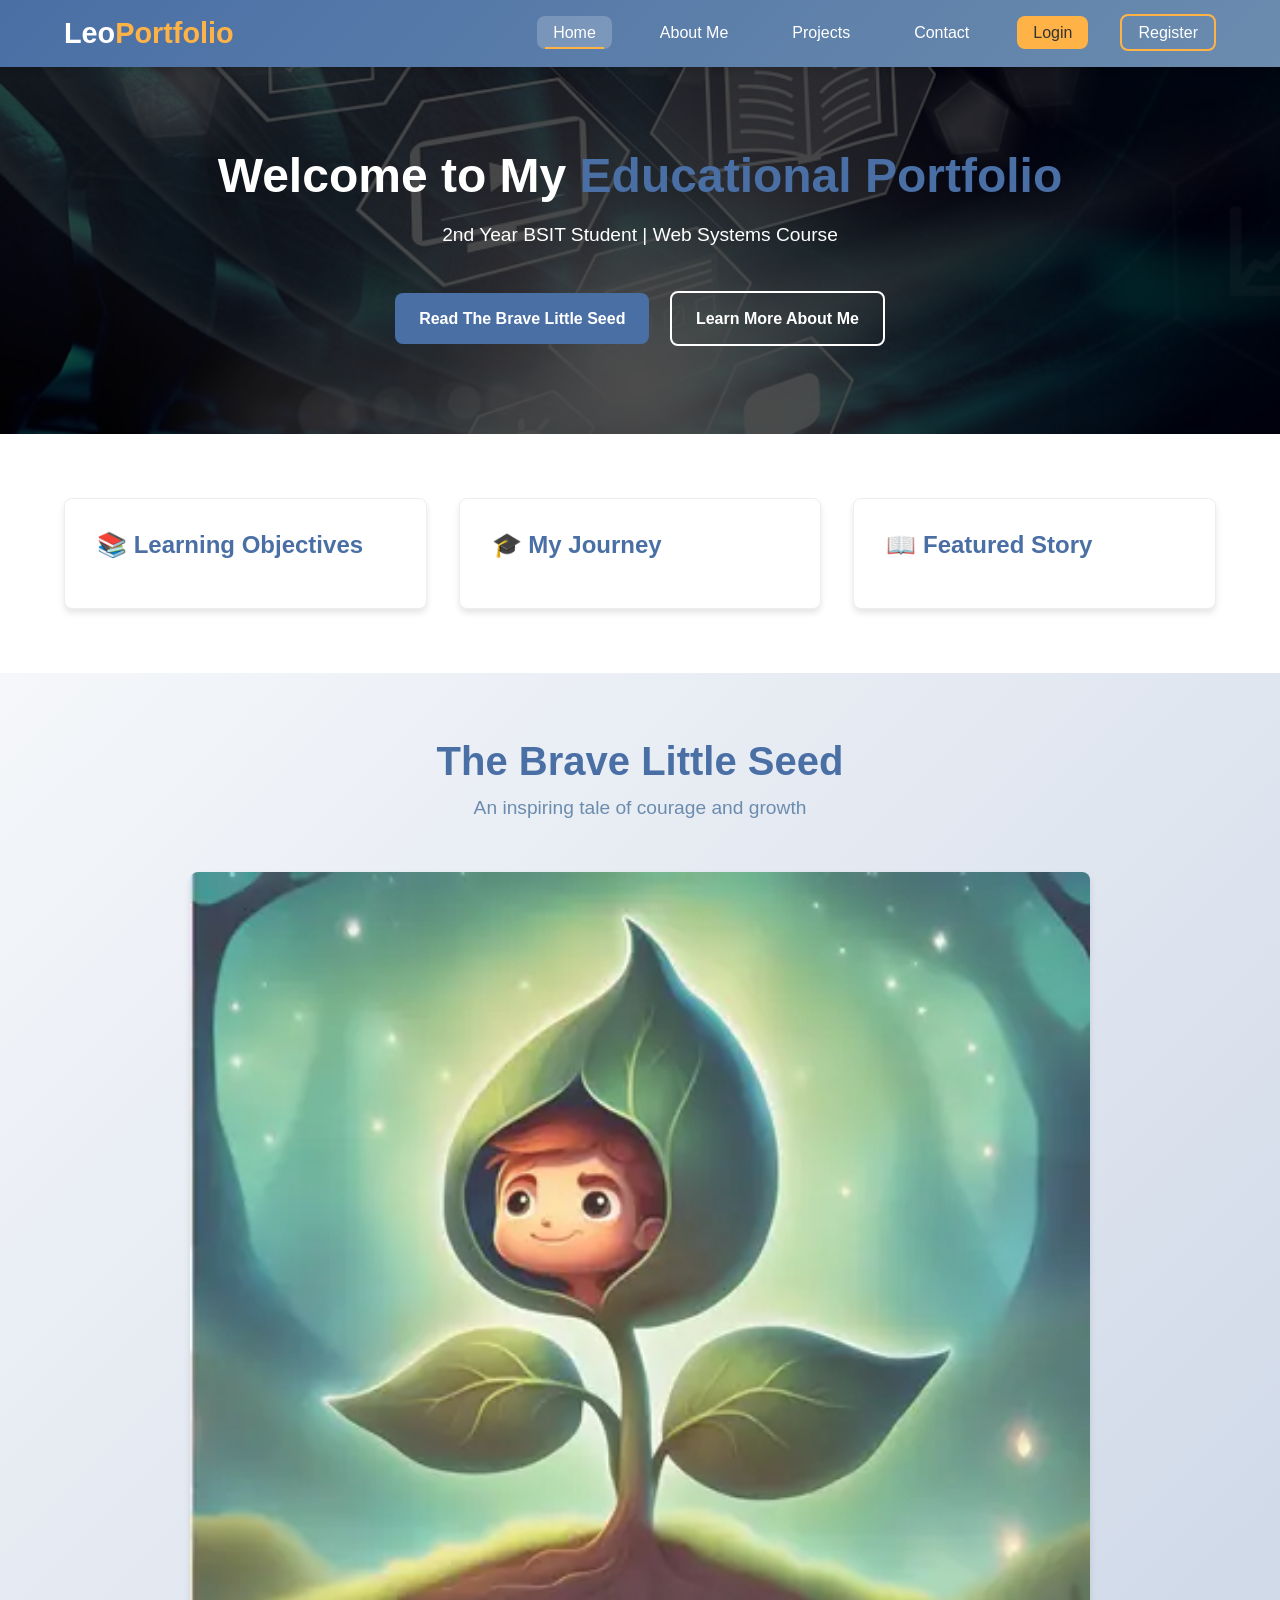
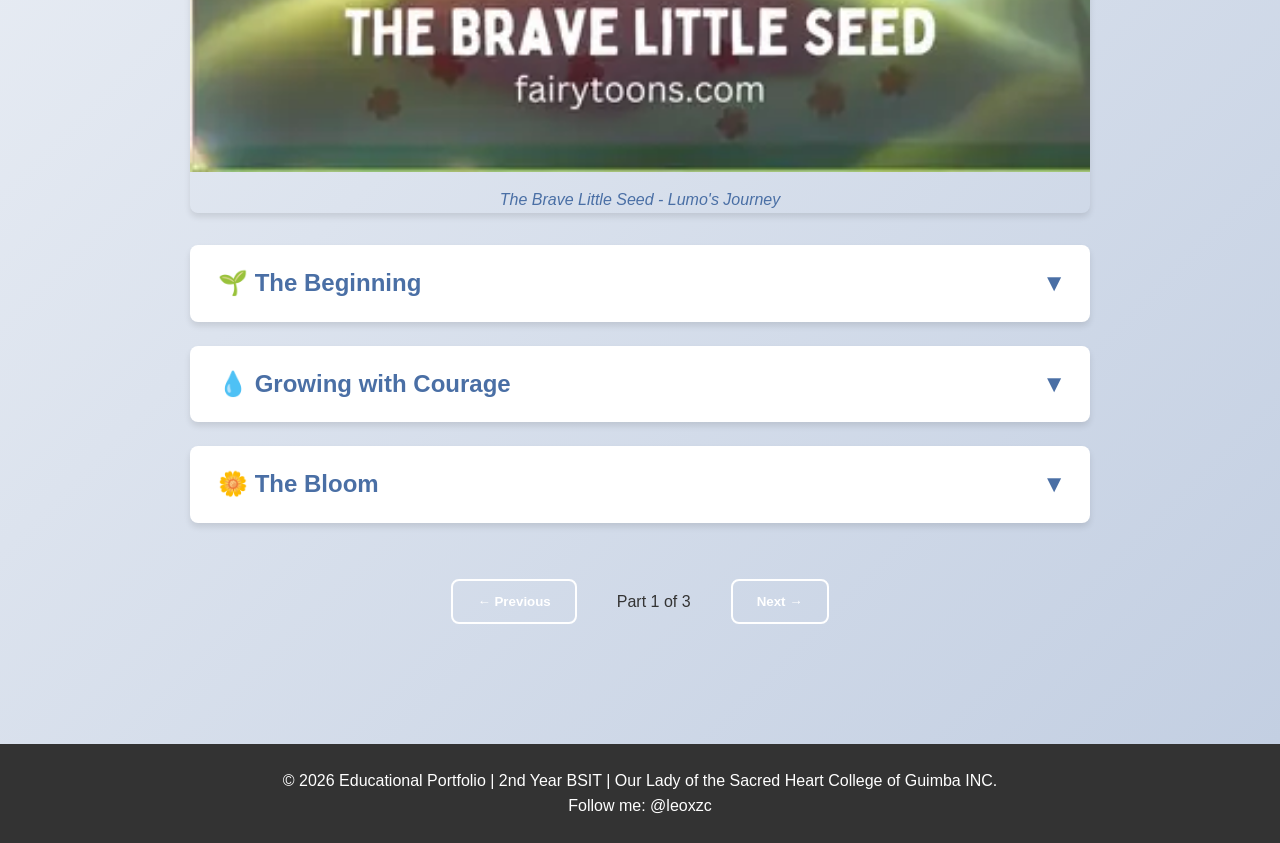
==== index.html @ 40b5273d "Add files via upload" ====
<!DOCTYPE html>
<html lang="en">
<head>
    <meta charset="UTF-8">
    <meta name="viewport" content="width=device-width, initial-scale=1.0">
    <title>Home | My Educational Portfolio</title>
    
    <!-- DISABLE CACHE -->
    <meta http-equiv="Cache-Control" content="no-cache, no-store, must-revalidate">
    <meta http-equiv="Pragma" content="no-cache">
    <meta http-equiv="Expires" content="0">
    
    <!-- MINIFIED CSS -->
    <link rel="stylesheet" href="css/styles.min.css">
</head>
<body>
    <header>
        <nav class="navbar">
            <div class="logo">
                <h2>Leo<span>Portfolio</span></h2>
            </div>
            <ul class="nav-links">
                <li><a href="index.html" class="active">Home</a></li>
                <li><a href="about.html">About Me</a></li>
                <li><a href="projects.html">Projects</a></li>
                <li><a href="contact.html">Contact</a></li>
                <li><a href="login.html" class="login-btn">Login</a></li>
                <li><a href="register.html" class="register-btn">Register</a></li>
            </ul>
            <div class="burger">
                <div class="line1"></div>
                <div class="line2"></div>
                <div class="line3"></div>
            </div>
        </nav>
    </header>

    <main>
        <section class="hero">
            <div class="hero-content">
                <h1>Welcome to My <span class="highlight">Educational Portfolio</span></h1>
                <p>2nd Year BSIT Student | Web Systems Course</p>
                <div class="hero-buttons">
                    <a href="#story-section" class="btn primary-btn">Read The Brave Little Seed</a>
                    <a href="about.html" class="btn secondary-btn">Learn More About Me</a>
                </div>
            </div>
        </section>

        <section class="features">
            <div class="feature-card" onclick="toggleCard(this)">
                <h3>📚 Learning Objectives</h3>
                <div class="card-content hidden">
                    <ul>
                        <li>Understand HTML5 structure and semantic tags</li>
                        <li>Apply CSS3 layout techniques like Flexbox</li>
                        <li>Create responsive and accessible web pages</li>
                        <li>JavaScript DOM Manipulation</li>
                    </ul>
                </div>
            </div>

            <div class="feature-card" onclick="toggleCard(this)">
                <h3>🎓 My Journey</h3>
                <div class="card-content hidden">
                    <p>2nd Year BSIT student learning web development. This portfolio showcases my progress in Web Systems course at Our Lady of the Sacred Heart College of Guimba INC.</p>
                </div>
            </div>

            <div class="feature-card" onclick="toggleCard(this)">
                <h3>📖 Featured Story</h3>
                <div class="card-content hidden">
                    <p>"The Brave Little Seed" - An inspiring tale of courage and growth.</p>
                    <a href="#story-section" class="read-more">Read Now →</a>
                </div>
            </div>
        </section>

        <!-- Story Section -->
        <section id="story-section" class="story-full">
            <div class="story-header">
                <h1>The Brave Little Seed</h1>
                <p class="story-subtitle">An inspiring tale of courage and growth</p>
            </div>

            <div class="story-content">
                <div class="story-image-large">
                    <img src="images/brave-little-seed.jpg" alt="The Brave Little Seed" id="storyImg">
                    <p class="image-caption">The Brave Little Seed - Lumo's Journey</p>
                </div>

                <!-- PART 1: The Beginning -->
                <div class="story-part" onclick="toggleStoryPart(this)">
                    <h3>🌱 The Beginning <span class="toggle-icon">▼</span></h3>
                    <div class="story-part-content">
                        <p>In a quiet village near a green forest lived a small seed named Lumo. He was tiny and brown, but inside him was a big dream.</p>
                        <p>All the other seeds stayed inside a wooden box because they were afraid of the outside world.</p>
                        <p>"The wind might be too strong," one seed said nervously.</p>
                        <p>"And the rain might wash us away," another added.</p>
                        <p>But Lumo believed something different.</p>
                        <p>"How will we ever grow if we never try?" Lumo asked.</p>
                        <p>One sunny morning, the gardener picked Lumo and gently planted him into the soil. It was dark underground, but Lumo stayed hopeful and patient.</p>
                    </div>
                </div>

                <!-- PART 2: Growing with Courage -->
                <div class="story-part" onclick="toggleStoryPart(this)">
                    <h3>💧 Growing with Courage <span class="toggle-icon">▼</span></h3>
                    <div class="story-part-content">
                        <p>Days passed quietly under the soil. Lumo felt the soft drops of rain and the warmth of the sun above him.</p>
                        <p>Slowly, he began to grow. First, a small root reached down into the earth. Then a tiny green stem started pushing upward.</p>
                        <p>It was not easy. Sometimes the soil felt heavy, and sometimes the wind above sounded loud.</p>
                        <p>But Lumo kept trying.</p>
                        <p>Finally, one bright morning, he pushed through the soil and saw the sky for the first time.</p>
                        <p>"The world is beautiful!" Lumo said happily as birds sang nearby and butterflies flew around the garden.</p>
                    </div>
                </div>

                <!-- PART 3: The Bloom -->
                <div class="story-part" onclick="toggleStoryPart(this)">
                    <h3>🌼 The Bloom <span class="toggle-icon">▼</span></h3>
                    <div class="story-part-content">
                        <p>Weeks passed and Lumo continued growing stronger each day. His leaves became bigger and greener.</p>
                        <p>Then one morning, something magical happened.</p>
                        <p>A bright golden flower bloomed at the top of Lumo's stem. It shined under the sunlight like a tiny star in the garden.</p>
                        <p>Bees visited his flower, birds rested near him, and children smiled when they saw the beautiful plant.</p>
                        <p>The other seeds in the box saw Lumo and realized that being brave could lead to wonderful things.</p>
                        <p>Soon, many new plants started growing in the garden.</p>
                        <p><strong>Moral:</strong> Sometimes courage is the first step toward something beautiful.</p>
                    </div>
                </div>

                <div class="story-navigation">
                    <button onclick="previousPart()" class="btn secondary-btn">← Previous</button>
                    <span id="partIndicator">Part 1 of 3</span>
                    <button onclick="nextPart()" class="btn secondary-btn">Next →</button>
                </div>

                <div class="story-moral" id="moralSection" style="display: none;">
                    <h3>🌟 Moral of the Story</h3>
                    <p>"Sometimes courage is the first step toward something beautiful."</p>
                    <p>Even the smallest seed can grow into something beautiful when it has the courage to try.</p>
                    <button onclick="showQuiz()" class="btn primary-btn">Take Story Quiz</button>
                </div>

                <div class="story-quiz" id="storyQuiz" style="display: none;">
                    <h3>📝 Story Quiz</h3>
                    <p>What was the name of the brave little seed?</p>
                    <div class="quiz-options">
                        <button onclick="checkQuizAnswer('lumo')" class="quiz-option">Lumo</button>
                        <button onclick="checkQuizAnswer('bato')" class="quiz-option">Bato</button>
                        <button onclick="checkQuizAnswer('sikat')" class="quiz-option">Sikat</button>
                    </div>
                    <div id="quizResult"></div>
                </div>
            </div>
        </section>
    </main>

    <footer>
        <p>© 2026 Educational Portfolio | 2nd Year BSIT | Our Lady of the Sacred Heart College of Guimba INC.</p>
        <p>Follow me: @leoxzc</p>
    </footer>

    <!-- MINIFIED JS -->
    <script src="js/script.min.js"></script>
</body>
</html>
---- css/styles.min.css ----
*{margin:0;padding:0;box-sizing:border-box}:root{--primary-color:#4a6fa5;--secondary-color:#6b8cae;--accent-color:#ffb347;--dark-color:#333;--light-color:#f4f4f4;--success-color:#28a745;--error-color:#dc3545;--text-color:#333;--border-radius:8px;--box-shadow:0 4px 6px rgba(0,0,0,0.1);--transition:all 0.3s ease}body{font-family:'Segoe UI',Tahoma,Geneva,Verdana,sans-serif;line-height:1.6;color:var(--text-color);background-color:#fafafa;min-height:100vh;display:flex;flex-direction:column}main{flex:1}h1,h2,h3,h4{margin-bottom:1rem;line-height:1.2}h1{font-size:2.5rem}h2{font-size:2rem}h3{font-size:1.5rem}.highlight{color:var(--primary-color);position:relative;display:inline-block}.highlight::after{content:'';position:absolute;bottom:0;left:0;width:100%;height:3px;background:var(--accent-color);transform:scaleX(0);transition:transform 0.3s ease}.highlight:hover::after{transform:scaleX(1)}.navbar{background:linear-gradient(135deg,var(--primary-color),var(--secondary-color));color:#fff;padding:1rem 5%;display:flex;justify-content:space-between;align-items:center;position:sticky;top:0;z-index:1000;box-shadow:var(--box-shadow)}.logo h2{font-size:1.8rem;margin:0}.logo span{color:var(--accent-color);font-weight:700}.nav-links{display:flex;list-style:none;gap:2rem}.nav-links a{color:#fff;text-decoration:none;font-weight:500;padding:0.5rem 1rem;border-radius:var(--border-radius);transition:var(--transition);position:relative}.nav-links a:hover,.nav-links a.active{background-color:rgba(255,255,255,0.2)}.nav-links a::before{content:'';position:absolute;bottom:0;left:50%;transform:translateX(-50%);width:0;height:2px;background-color:var(--accent-color);transition:width 0.3s ease}.nav-links a:hover::before,.nav-links a.active::before{width:80%}.login-btn{background-color:var(--accent-color);color:var(--dark-color)!important;font-weight:700}.login-btn:hover{background-color:#ffa01e!important;color:var(--dark-color)!important}.register-btn{background-color:transparent;border:2px solid var(--accent-color);color:#fff!important}.register-btn:hover{background-color:var(--accent-color);color:var(--dark-color)!important}.burger{display:none;cursor:pointer}.burger div{width:25px;height:3px;background-color:#fff;margin:5px;transition:var(--transition)}.hero{background:linear-gradient(rgba(0,0,0,0.7),rgba(0,0,0,0.7)),url('../images/hero-bg.jpg');background-size:cover;background-position:center;color:#fff;text-align:center;padding:5rem 2rem}.hero-content h1{font-size:3rem;margin-bottom:1rem;animation:fadeInUp 1s ease}.hero-content p{font-size:1.2rem;margin-bottom:2rem;animation:fadeInUp 1s ease 0.2s both}@keyframes fadeInUp{from{opacity:0;transform:translateY(20px)}to{opacity:1;transform:translateY(0)}}.btn{display:inline-block;padding:0.8rem 1.5rem;border:none;border-radius:var(--border-radius);cursor:pointer;text-decoration:none;font-weight:600;transition:var(--transition);margin:0.5rem}.primary-btn{background-color:var(--primary-color);color:#fff}.primary-btn:hover{background-color:#3d5a8a;transform:translateY(-2px);box-shadow:0 6px 12px rgba(0,0,0,0.2)}.secondary-btn{background-color:transparent;color:#fff;border:2px solid #fff}.secondary-btn:hover{background-color:#fff;color:var(--primary-color);transform:translateY(-2px)}.small-btn{padding:0.5rem 1rem;font-size:0.9rem}.features{display:grid;grid-template-columns:repeat(auto-fit,minmax(300px,1fr));gap:2rem;padding:4rem 5%;background-color:#fff}.feature-card{background:#fff;padding:2rem;border-radius:var(--border-radius);box-shadow:var(--box-shadow);cursor:pointer;transition:var(--transition);border:1px solid #eee}.feature-card:hover{transform:translateY(-5px);box-shadow:0 8px 16px rgba(0,0,0,0.1)}.feature-card h3{color:var(--primary-color);margin-bottom:1rem}.card-content{max-height:0;overflow:hidden;transition:max-height 0.3s ease-out}.card-content.show{max-height:200px;margin-top:1rem}.card-content.hidden{display:none}.story-preview{padding:4rem 5%;background:linear-gradient(135deg,#f5f7fa 0,#c3cfe2 100%)}.story-container{display:flex;align-items:center;gap:3rem;max-width:1200px;margin:0 auto}.story-image{flex:1;cursor:pointer;overflow:hidden;border-radius:var(--border-radius);box-shadow:var(--box-shadow)}.story-image img{width:100%;height:auto;transition:transform 0.5s ease}.story-image:hover img{transform:scale(1.05)}.story-text{flex:1}.page-header{text-align:center;padding:3rem 1rem;background:linear-gradient(135deg,#667eea 0,#764ba2 100%);color:#fff}.about-content{max-width:1200px;margin:3rem auto;padding:0 2rem}.profile-card{display:flex;gap:3rem;background:#fff;padding:2rem;border-radius:var(--border-radius);box-shadow:var(--box-shadow)}.profile-image{flex:1}.profile-image img{width:100%;border-radius:50%;border:4px solid var(--primary-color)}.profile-info{flex:2}.info-section{margin:1.5rem 0;padding:1rem;border:1px solid #eee;border-radius:var(--border-radius);cursor:pointer;transition:var(--transition)}.info-section:hover{background-color:#f9f9f9}.info-section h3{display:flex;justify-content:space-between;align-items:center;margin:0}.section-content{max-height:0;overflow:hidden;transition:max-height 0.3s ease-out}.section-content.show{max-height:300px;margin-top:1rem}.projects-grid{display:grid;grid-template-columns:repeat(auto-fit,minmax(350px,1fr));gap:2rem;padding:4rem 5%;background-color:#fff}.project-card{background:#fff;padding:2rem;border-radius:var(--border-radius);box-shadow:var(--box-shadow);position:relative;transition:var(--transition);border:1px solid #eee}.project-card:hover{transform:translateY(-5px);box-shadow:0 12px 24px rgba(0,0,0,0.15)}.project-badge{position:absolute;top:1rem;right:1rem;background:var(--accent-color);color:var(--dark-color);padding:0.3rem 0.8rem;border-radius:20px;font-size:0.8rem;font-weight:700}.project-tech{margin:1rem 0;display:flex;gap:0.5rem;flex-wrap:wrap}.project-tech span{background:#e9ecef;padding:0.2rem 0.8rem;border-radius:15px;font-size:0.8rem}.project-details{margin-top:1rem;padding:1rem;background:#f8f9fa;border-radius:var(--border-radius)}.project-details.hidden{display:none}.filter-section{text-align:center;padding:2rem}.filter-buttons{display:flex;justify-content:center;gap:1rem;margin-top:1rem}.filter-btn{padding:0.5rem 1.5rem;border:2px solid var(--primary-color);background:0 0;color:var(--primary-color);border-radius:25px;cursor:pointer;transition:var(--transition);font-weight:600}.filter-btn:hover,.filter-btn.active{background:var(--primary-color);color:#fff}.contact-container{display:grid;grid-template-columns:1fr 2fr;gap:3rem;max-width:1200px;margin:3rem auto;padding:0 2rem}.contact-info{display:flex;flex-direction:column;gap:1.5rem}.info-card{background:#fff;padding:2rem;border-radius:var(--border-radius);box-shadow:var(--box-shadow);text-align:center;transition:var(--transition)}.info-card:hover{transform:translateY(-5px);box-shadow:0 8px 16px rgba(0,0,0,0.1)}.info-card h3{color:var(--primary-color);margin-bottom:0.5rem}.contact-form-container{background:#fff;padding:2rem;border-radius:var(--border-radius);box-shadow:var(--box-shadow)}.form-group{margin-bottom:1.5rem}.form-group label{display:block;margin-bottom:0.5rem;font-weight:600;color:var(--dark-color)}.form-group input,.form-group textarea,.form-group select{width:100%;padding:0.8rem;border:2px solid #ddd;border-radius:var(--border-radius);transition:var(--transition);font-family:inherit}.form-group input:focus,.form-group textarea:focus,.form-group select:focus{outline:0;border-color:var(--primary-color);box-shadow:0 0 0 3px rgba(74,111,165,0.2)}.form-group input.error,.form-group textarea.error{border-color:var(--error-color)}.error-message{color:var(--error-color);font-size:0.85rem;margin-top:0.3rem;display:block}.success-message{background:var(--success-color);color:#fff;padding:1rem;border-radius:var(--border-radius);margin-top:1rem;text-align:center}.story-full{padding:4rem 5%;background:linear-gradient(135deg,#f5f7fa 0,#c3cfe2 100%)}.story-header{text-align:center;margin-bottom:3rem}.story-header h1{font-size:2.5rem;color:var(--primary-color);margin-bottom:0.5rem}.story-subtitle{font-size:1.2rem;color:var(--secondary-color)}.story-content{max-width:900px;margin:0 auto}.story-image-large{margin-bottom:2rem;border-radius:var(--border-radius);overflow:hidden;box-shadow:var(--box-shadow);cursor:pointer;position:relative}.story-image-large img{width:100%;height:auto;transition:transform 0.5s ease}.story-image-large:hover img{transform:scale(1.05)}.image-caption{text-align:center;margin-top:0.5rem;color:var(--primary-color);font-style:italic}.story-part{margin:1.5rem 0;padding:1.5rem;background:#fff;border-radius:var(--border-radius);box-shadow:var(--box-shadow);cursor:pointer;transition:var(--transition);border-left:4px solid transparent}.story-part:hover{transform:translateX(10px);border-left-color:var(--primary-color)}.story-part h3{display:flex;justify-content:space-between;align-items:center;margin:0;color:var(--primary-color)}.story-part-content{max-height:0;overflow:hidden;transition:max-height 0.5s ease-out}.story-part-content.show{max-height:500px;margin-top:1.5rem}.story-navigation{display:flex;justify-content:center;align-items:center;gap:2rem;margin:3rem 0}.story-moral{text-align:center;padding:2rem;background:linear-gradient(135deg,#667eea 0,#764ba2 100%);color:#fff;border-radius:var(--border-radius);margin:2rem 0}.story-quiz{background:#fff;padding:2rem;border-radius:var(--border-radius);box-shadow:var(--box-shadow);margin:2rem 0}.quiz-options{display:flex;gap:1rem;justify-content:center;margin:1rem 0}.quiz-option{padding:1rem 2rem;border:2px solid var(--primary-color);background:0 0;color:var(--primary-color);border-radius:var(--border-radius);cursor:pointer;transition:var(--transition);font-weight:600}.quiz-option:hover{background:var(--primary-color);color:#fff}.quiz-option.correct{background:var(--success-color);border-color:var(--success-color);color:#fff}.quiz-option.incorrect{background:var(--error-color);border-color:var(--error-color);color:#fff}.auth-container{display:flex;justify-content:center;align-items:center;min-height:calc(100vh - 200px);padding:2rem;background:linear-gradient(135deg,#f5f7fa 0,#c3cfe2 100%)}.auth-card{background:#fff;padding:2.5rem;border-radius:var(--border-radius);box-shadow:0 8px 24px rgba(0,0,0,0.15);width:100%;max-width:450px}.auth-card h2{text-align:center;color:var(--primary-color);margin-bottom:2rem}.auth-link{text-align:center;margin-top:1.5rem}.auth-link a{color:var(--primary-color);text-decoration:none;font-weight:600}.auth-link a:hover{text-decoration:underline}.auth-alternatives{text-align:center;margin-top:1.5rem;padding-top:1.5rem;border-top:1px solid #eee}.google-btn{background:#db4437;color:#fff;width:100%;margin-top:0.5rem}.google-btn:hover{background:#c23321}.message-box{margin-top:1rem;padding:1rem;border-radius:var(--border-radius);text-align:center}.message-box.success{background:var(--success-color);color:#fff}.message-box.error{background:var(--error-color);color:#fff}.hidden{display:none}footer{background:var(--dark-color);color:#fff;text-align:center;padding:1.5rem;margin-top:auto}.scroll-top-btn{position:fixed;bottom:20px;right:20px;width:50px;height:50px;border-radius:50%;background:var(--primary-color);color:#fff;border:none;cursor:pointer;display:none;font-size:24px;box-shadow:0 4px 6px rgba(0,0,0,0.1);z-index:999;transition:all 0.3s ease}.scroll-top-btn:hover{background:var(--secondary-color);transform:scale(1.1)}@media screen and (max-width:768px){h1{font-size:2rem}h2{font-size:1.5rem}.nav-links{position:absolute;right:0;top:70px;background:linear-gradient(135deg,var(--primary-color),var(--secondary-color));flex-direction:column;width:100%;align-items:center;padding:2rem 0;transform:translateY(-150%);transition:transform 0.3s ease-in;box-shadow:0 4px 6px rgba(0,0,0,0.1)}.nav-links.active{transform:translateY(0)}.burger{display:block}.story-container,.profile-card,.contact-container{flex-direction:column;grid-template-columns:1fr}.profile-card{flex-direction:column}.quiz-options{flex-direction:column}.hero-content h1{font-size:2rem}}@media (prefers-reduced-motion:reduce){*{animation-duration:.01ms!important;animation-iteration-count:1!important;transition-duration:.01ms!important}}:focus{outline:3px solid var(--accent-color);outline-offset:2px}.skip-link{position:absolute;top:-40px;left:0;background:var(--primary-color);color:#fff;padding:8px;z-index:1001}.skip-link:focus{top:0}
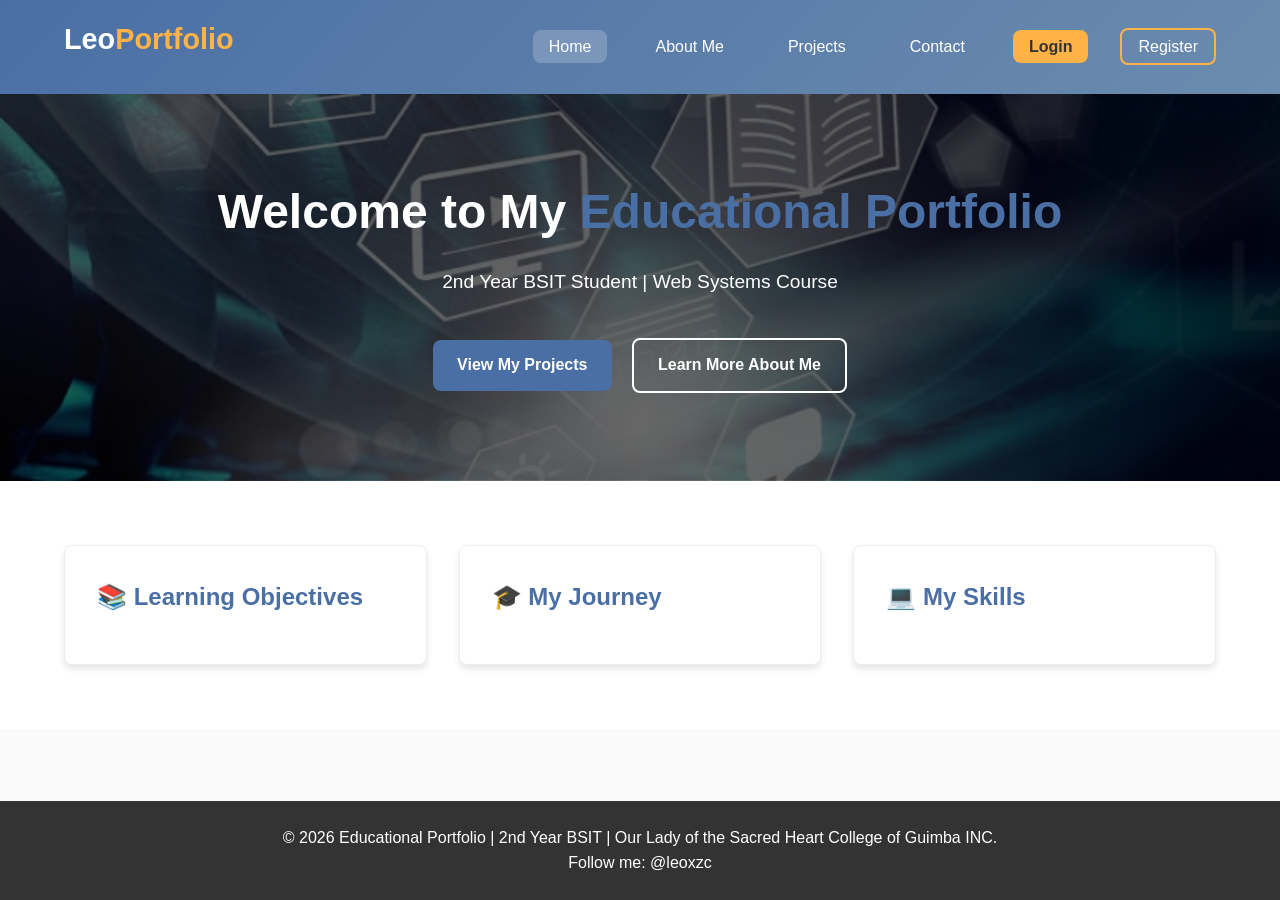
==== commit 4e37cb63: "Add files via upload Initial commit - all files" ====
--- a/index.html
+++ b/index.html
@@ -4,13 +4,7 @@
     <meta charset="UTF-8">
     <meta name="viewport" content="width=device-width, initial-scale=1.0">
     <title>Home | My Educational Portfolio</title>
-    
-    <!-- DISABLE CACHE -->
     <meta http-equiv="Cache-Control" content="no-cache, no-store, must-revalidate">
-    <meta http-equiv="Pragma" content="no-cache">
-    <meta http-equiv="Expires" content="0">
-    
-    <!-- MINIFIED CSS -->
     <link rel="stylesheet" href="css/styles.min.css">
 </head>
 <body>
@@ -36,12 +30,12 @@
     </header>
 
     <main>
-        <section class="hero">
+        <section class="hero" style="background: linear-gradient(rgba(0, 0, 0, 0.6), rgba(0, 0, 0, 0.6)), url('images/hero-bg.jpg'); background-size: cover; background-position: center;">
             <div class="hero-content">
                 <h1>Welcome to My <span class="highlight">Educational Portfolio</span></h1>
                 <p>2nd Year BSIT Student | Web Systems Course</p>
                 <div class="hero-buttons">
-                    <a href="#story-section" class="btn primary-btn">Read The Brave Little Seed</a>
+                    <a href="projects.html" class="btn primary-btn">View My Projects</a>
                     <a href="about.html" class="btn secondary-btn">Learn More About Me</a>
                 </div>
             </div>
@@ -68,90 +62,14 @@
             </div>
 
             <div class="feature-card" onclick="toggleCard(this)">
-                <h3>📖 Featured Story</h3>
+                <h3>💻 My Skills</h3>
                 <div class="card-content hidden">
-                    <p>"The Brave Little Seed" - An inspiring tale of courage and growth.</p>
-                    <a href="#story-section" class="read-more">Read Now →</a>
-                </div>
-            </div>
-        </section>
-
-        <!-- Story Section -->
-        <section id="story-section" class="story-full">
-            <div class="story-header">
-                <h1>The Brave Little Seed</h1>
-                <p class="story-subtitle">An inspiring tale of courage and growth</p>
-            </div>
-
-            <div class="story-content">
-                <div class="story-image-large">
-                    <img src="images/brave-little-seed.jpg" alt="The Brave Little Seed" id="storyImg">
-                    <p class="image-caption">The Brave Little Seed - Lumo's Journey</p>
-                </div>
-
-                <!-- PART 1: The Beginning -->
-                <div class="story-part" onclick="toggleStoryPart(this)">
-                    <h3>🌱 The Beginning <span class="toggle-icon">▼</span></h3>
-                    <div class="story-part-content">
-                        <p>In a quiet village near a green forest lived a small seed named Lumo. He was tiny and brown, but inside him was a big dream.</p>
-                        <p>All the other seeds stayed inside a wooden box because they were afraid of the outside world.</p>
-                        <p>"The wind might be too strong," one seed said nervously.</p>
-                        <p>"And the rain might wash us away," another added.</p>
-                        <p>But Lumo believed something different.</p>
-                        <p>"How will we ever grow if we never try?" Lumo asked.</p>
-                        <p>One sunny morning, the gardener picked Lumo and gently planted him into the soil. It was dark underground, but Lumo stayed hopeful and patient.</p>
-                    </div>
-                </div>
-
-                <!-- PART 2: Growing with Courage -->
-                <div class="story-part" onclick="toggleStoryPart(this)">
-                    <h3>💧 Growing with Courage <span class="toggle-icon">▼</span></h3>
-                    <div class="story-part-content">
-                        <p>Days passed quietly under the soil. Lumo felt the soft drops of rain and the warmth of the sun above him.</p>
-                        <p>Slowly, he began to grow. First, a small root reached down into the earth. Then a tiny green stem started pushing upward.</p>
-                        <p>It was not easy. Sometimes the soil felt heavy, and sometimes the wind above sounded loud.</p>
-                        <p>But Lumo kept trying.</p>
-                        <p>Finally, one bright morning, he pushed through the soil and saw the sky for the first time.</p>
-                        <p>"The world is beautiful!" Lumo said happily as birds sang nearby and butterflies flew around the garden.</p>
-                    </div>
-                </div>
-
-                <!-- PART 3: The Bloom -->
-                <div class="story-part" onclick="toggleStoryPart(this)">
-                    <h3>🌼 The Bloom <span class="toggle-icon">▼</span></h3>
-                    <div class="story-part-content">
-                        <p>Weeks passed and Lumo continued growing stronger each day. His leaves became bigger and greener.</p>
-                        <p>Then one morning, something magical happened.</p>
-                        <p>A bright golden flower bloomed at the top of Lumo's stem. It shined under the sunlight like a tiny star in the garden.</p>
-                        <p>Bees visited his flower, birds rested near him, and children smiled when they saw the beautiful plant.</p>
-                        <p>The other seeds in the box saw Lumo and realized that being brave could lead to wonderful things.</p>
-                        <p>Soon, many new plants started growing in the garden.</p>
-                        <p><strong>Moral:</strong> Sometimes courage is the first step toward something beautiful.</p>
-                    </div>
-                </div>
-
-                <div class="story-navigation">
-                    <button onclick="previousPart()" class="btn secondary-btn">← Previous</button>
-                    <span id="partIndicator">Part 1 of 3</span>
-                    <button onclick="nextPart()" class="btn secondary-btn">Next →</button>
-                </div>
-
-                <div class="story-moral" id="moralSection" style="display: none;">
-                    <h3>🌟 Moral of the Story</h3>
-                    <p>"Sometimes courage is the first step toward something beautiful."</p>
-                    <p>Even the smallest seed can grow into something beautiful when it has the courage to try.</p>
-                    <button onclick="showQuiz()" class="btn primary-btn">Take Story Quiz</button>
-                </div>
-
-                <div class="story-quiz" id="storyQuiz" style="display: none;">
-                    <h3>📝 Story Quiz</h3>
-                    <p>What was the name of the brave little seed?</p>
-                    <div class="quiz-options">
-                        <button onclick="checkQuizAnswer('lumo')" class="quiz-option">Lumo</button>
-                        <button onclick="checkQuizAnswer('bato')" class="quiz-option">Bato</button>
-                        <button onclick="checkQuizAnswer('sikat')" class="quiz-option">Sikat</button>
-                    </div>
-                    <div id="quizResult"></div>
+                    <ul>
+                        <li>HTML5 & Semantic Markup</li>
+                        <li>CSS3 & Flexbox/Grid</li>
+                        <li>Responsive Web Design</li>
+                        <li>JavaScript & DOM Manipulation</li>
+                    </ul>
                 </div>
             </div>
         </section>
@@ -162,7 +80,19 @@
         <p>Follow me: @leoxzc</p>
     </footer>
 
-    <!-- MINIFIED JS -->
     <script src="js/script.min.js"></script>
+    <script>
+        function toggleCard(card) {
+            const content = card.querySelector('.card-content');
+            if (content) {
+                content.classList.toggle('hidden');
+                content.classList.toggle('show');
+            }
+        }
+
+        document.querySelector('.burger')?.addEventListener('click', function() {
+            document.querySelector('.nav-links').classList.toggle('active');
+        });
+    </script>
 </body>
 </html>
--- a/css/styles.min.css
+++ b/css/styles.min.css
@@ -1 +1 @@
-*{margin:0;padding:0;box-sizing:border-box}:root{--primary-color:#4a6fa5;--secondary-color:#6b8cae;--accent-color:#ffb347;--dark-color:#333;--light-color:#f4f4f4;--success-color:#28a745;--error-color:#dc3545;--text-color:#333;--border-radius:8px;--box-shadow:0 4px 6px rgba(0,0,0,0.1);--transition:all 0.3s ease}body{font-family:'Segoe UI',Tahoma,Geneva,Verdana,sans-serif;line-height:1.6;color:var(--text-color);background-color:#fafafa;min-height:100vh;display:flex;flex-direction:column}main{flex:1}h1,h2,h3,h4{margin-bottom:1rem;line-height:1.2}h1{font-size:2.5rem}h2{font-size:2rem}h3{font-size:1.5rem}.highlight{color:var(--primary-color);position:relative;display:inline-block}.highlight::after{content:'';position:absolute;bottom:0;left:0;width:100%;height:3px;background:var(--accent-color);transform:scaleX(0);transition:transform 0.3s ease}.highlight:hover::after{transform:scaleX(1)}.navbar{background:linear-gradient(135deg,var(--primary-color),var(--secondary-color));color:#fff;padding:1rem 5%;display:flex;justify-content:space-between;align-items:center;position:sticky;top:0;z-index:1000;box-shadow:var(--box-shadow)}.logo h2{font-size:1.8rem;margin:0}.logo span{color:var(--accent-color);font-weight:700}.nav-links{display:flex;list-style:none;gap:2rem}.nav-links a{color:#fff;text-decoration:none;font-weight:500;padding:0.5rem 1rem;border-radius:var(--border-radius);transition:var(--transition);position:relative}.nav-links a:hover,.nav-links a.active{background-color:rgba(255,255,255,0.2)}.nav-links a::before{content:'';position:absolute;bottom:0;left:50%;transform:translateX(-50%);width:0;height:2px;background-color:var(--accent-color);transition:width 0.3s ease}.nav-links a:hover::before,.nav-links a.active::before{width:80%}.login-btn{background-color:var(--accent-color);color:var(--dark-color)!important;font-weight:700}.login-btn:hover{background-color:#ffa01e!important;color:var(--dark-color)!important}.register-btn{background-color:transparent;border:2px solid var(--accent-color);color:#fff!important}.register-btn:hover{background-color:var(--accent-color);color:var(--dark-color)!important}.burger{display:none;cursor:pointer}.burger div{width:25px;height:3px;background-color:#fff;margin:5px;transition:var(--transition)}.hero{background:linear-gradient(rgba(0,0,0,0.7),rgba(0,0,0,0.7)),url('../images/hero-bg.jpg');background-size:cover;background-position:center;color:#fff;text-align:center;padding:5rem 2rem}.hero-content h1{font-size:3rem;margin-bottom:1rem;animation:fadeInUp 1s ease}.hero-content p{font-size:1.2rem;margin-bottom:2rem;animation:fadeInUp 1s ease 0.2s both}@keyframes fadeInUp{from{opacity:0;transform:translateY(20px)}to{opacity:1;transform:translateY(0)}}.btn{display:inline-block;padding:0.8rem 1.5rem;border:none;border-radius:var(--border-radius);cursor:pointer;text-decoration:none;font-weight:600;transition:var(--transition);margin:0.5rem}.primary-btn{background-color:var(--primary-color);color:#fff}.primary-btn:hover{background-color:#3d5a8a;transform:translateY(-2px);box-shadow:0 6px 12px rgba(0,0,0,0.2)}.secondary-btn{background-color:transparent;color:#fff;border:2px solid #fff}.secondary-btn:hover{background-color:#fff;color:var(--primary-color);transform:translateY(-2px)}.small-btn{padding:0.5rem 1rem;font-size:0.9rem}.features{display:grid;grid-template-columns:repeat(auto-fit,minmax(300px,1fr));gap:2rem;padding:4rem 5%;background-color:#fff}.feature-card{background:#fff;padding:2rem;border-radius:var(--border-radius);box-shadow:var(--box-shadow);cursor:pointer;transition:var(--transition);border:1px solid #eee}.feature-card:hover{transform:translateY(-5px);box-shadow:0 8px 16px rgba(0,0,0,0.1)}.feature-card h3{color:var(--primary-color);margin-bottom:1rem}.card-content{max-height:0;overflow:hidden;transition:max-height 0.3s ease-out}.card-content.show{max-height:200px;margin-top:1rem}.card-content.hidden{display:none}.story-preview{padding:4rem 5%;background:linear-gradient(135deg,#f5f7fa 0,#c3cfe2 100%)}.story-container{display:flex;align-items:center;gap:3rem;max-width:1200px;margin:0 auto}.story-image{flex:1;cursor:pointer;overflow:hidden;border-radius:var(--border-radius);box-shadow:var(--box-shadow)}.story-image img{width:100%;height:auto;transition:transform 0.5s ease}.story-image:hover img{transform:scale(1.05)}.story-text{flex:1}.page-header{text-align:center;padding:3rem 1rem;background:linear-gradient(135deg,#667eea 0,#764ba2 100%);color:#fff}.about-content{max-width:1200px;margin:3rem auto;padding:0 2rem}.profile-card{display:flex;gap:3rem;background:#fff;padding:2rem;border-radius:var(--border-radius);box-shadow:var(--box-shadow)}.profile-image{flex:1}.profile-image img{width:100%;border-radius:50%;border:4px solid var(--primary-color)}.profile-info{flex:2}.info-section{margin:1.5rem 0;padding:1rem;border:1px solid #eee;border-radius:var(--border-radius);cursor:pointer;transition:var(--transition)}.info-section:hover{background-color:#f9f9f9}.info-section h3{display:flex;justify-content:space-between;align-items:center;margin:0}.section-content{max-height:0;overflow:hidden;transition:max-height 0.3s ease-out}.section-content.show{max-height:300px;margin-top:1rem}.projects-grid{display:grid;grid-template-columns:repeat(auto-fit,minmax(350px,1fr));gap:2rem;padding:4rem 5%;background-color:#fff}.project-card{background:#fff;padding:2rem;border-radius:var(--border-radius);box-shadow:var(--box-shadow);position:relative;transition:var(--transition);border:1px solid #eee}.project-card:hover{transform:translateY(-5px);box-shadow:0 12px 24px rgba(0,0,0,0.15)}.project-badge{position:absolute;top:1rem;right:1rem;background:var(--accent-color);color:var(--dark-color);padding:0.3rem 0.8rem;border-radius:20px;font-size:0.8rem;font-weight:700}.project-tech{margin:1rem 0;display:flex;gap:0.5rem;flex-wrap:wrap}.project-tech span{background:#e9ecef;padding:0.2rem 0.8rem;border-radius:15px;font-size:0.8rem}.project-details{margin-top:1rem;padding:1rem;background:#f8f9fa;border-radius:var(--border-radius)}.project-details.hidden{display:none}.filter-section{text-align:center;padding:2rem}.filter-buttons{display:flex;justify-content:center;gap:1rem;margin-top:1rem}.filter-btn{padding:0.5rem 1.5rem;border:2px solid var(--primary-color);background:0 0;color:var(--primary-color);border-radius:25px;cursor:pointer;transition:var(--transition);font-weight:600}.filter-btn:hover,.filter-btn.active{background:var(--primary-color);color:#fff}.contact-container{display:grid;grid-template-columns:1fr 2fr;gap:3rem;max-width:1200px;margin:3rem auto;padding:0 2rem}.contact-info{display:flex;flex-direction:column;gap:1.5rem}.info-card{background:#fff;padding:2rem;border-radius:var(--border-radius);box-shadow:var(--box-shadow);text-align:center;transition:var(--transition)}.info-card:hover{transform:translateY(-5px);box-shadow:0 8px 16px rgba(0,0,0,0.1)}.info-card h3{color:var(--primary-color);margin-bottom:0.5rem}.contact-form-container{background:#fff;padding:2rem;border-radius:var(--border-radius);box-shadow:var(--box-shadow)}.form-group{margin-bottom:1.5rem}.form-group label{display:block;margin-bottom:0.5rem;font-weight:600;color:var(--dark-color)}.form-group input,.form-group textarea,.form-group select{width:100%;padding:0.8rem;border:2px solid #ddd;border-radius:var(--border-radius);transition:var(--transition);font-family:inherit}.form-group input:focus,.form-group textarea:focus,.form-group select:focus{outline:0;border-color:var(--primary-color);box-shadow:0 0 0 3px rgba(74,111,165,0.2)}.form-group input.error,.form-group textarea.error{border-color:var(--error-color)}.error-message{color:var(--error-color);font-size:0.85rem;margin-top:0.3rem;display:block}.success-message{background:var(--success-color);color:#fff;padding:1rem;border-radius:var(--border-radius);margin-top:1rem;text-align:center}.story-full{padding:4rem 5%;background:linear-gradient(135deg,#f5f7fa 0,#c3cfe2 100%)}.story-header{text-align:center;margin-bottom:3rem}.story-header h1{font-size:2.5rem;color:var(--primary-color);margin-bottom:0.5rem}.story-subtitle{font-size:1.2rem;color:var(--secondary-color)}.story-content{max-width:900px;margin:0 auto}.story-image-large{margin-bottom:2rem;border-radius:var(--border-radius);overflow:hidden;box-shadow:var(--box-shadow);cursor:pointer;position:relative}.story-image-large img{width:100%;height:auto;transition:transform 0.5s ease}.story-image-large:hover img{transform:scale(1.05)}.image-caption{text-align:center;margin-top:0.5rem;color:var(--primary-color);font-style:italic}.story-part{margin:1.5rem 0;padding:1.5rem;background:#fff;border-radius:var(--border-radius);box-shadow:var(--box-shadow);cursor:pointer;transition:var(--transition);border-left:4px solid transparent}.story-part:hover{transform:translateX(10px);border-left-color:var(--primary-color)}.story-part h3{display:flex;justify-content:space-between;align-items:center;margin:0;color:var(--primary-color)}.story-part-content{max-height:0;overflow:hidden;transition:max-height 0.5s ease-out}.story-part-content.show{max-height:500px;margin-top:1.5rem}.story-navigation{display:flex;justify-content:center;align-items:center;gap:2rem;margin:3rem 0}.story-moral{text-align:center;padding:2rem;background:linear-gradient(135deg,#667eea 0,#764ba2 100%);color:#fff;border-radius:var(--border-radius);margin:2rem 0}.story-quiz{background:#fff;padding:2rem;border-radius:var(--border-radius);box-shadow:var(--box-shadow);margin:2rem 0}.quiz-options{display:flex;gap:1rem;justify-content:center;margin:1rem 0}.quiz-option{padding:1rem 2rem;border:2px solid var(--primary-color);background:0 0;color:var(--primary-color);border-radius:var(--border-radius);cursor:pointer;transition:var(--transition);font-weight:600}.quiz-option:hover{background:var(--primary-color);color:#fff}.quiz-option.correct{background:var(--success-color);border-color:var(--success-color);color:#fff}.quiz-option.incorrect{background:var(--error-color);border-color:var(--error-color);color:#fff}.auth-container{display:flex;justify-content:center;align-items:center;min-height:calc(100vh - 200px);padding:2rem;background:linear-gradient(135deg,#f5f7fa 0,#c3cfe2 100%)}.auth-card{background:#fff;padding:2.5rem;border-radius:var(--border-radius);box-shadow:0 8px 24px rgba(0,0,0,0.15);width:100%;max-width:450px}.auth-card h2{text-align:center;color:var(--primary-color);margin-bottom:2rem}.auth-link{text-align:center;margin-top:1.5rem}.auth-link a{color:var(--primary-color);text-decoration:none;font-weight:600}.auth-link a:hover{text-decoration:underline}.auth-alternatives{text-align:center;margin-top:1.5rem;padding-top:1.5rem;border-top:1px solid #eee}.google-btn{background:#db4437;color:#fff;width:100%;margin-top:0.5rem}.google-btn:hover{background:#c23321}.message-box{margin-top:1rem;padding:1rem;border-radius:var(--border-radius);text-align:center}.message-box.success{background:var(--success-color);color:#fff}.message-box.error{background:var(--error-color);color:#fff}.hidden{display:none}footer{background:var(--dark-color);color:#fff;text-align:center;padding:1.5rem;margin-top:auto}.scroll-top-btn{position:fixed;bottom:20px;right:20px;width:50px;height:50px;border-radius:50%;background:var(--primary-color);color:#fff;border:none;cursor:pointer;display:none;font-size:24px;box-shadow:0 4px 6px rgba(0,0,0,0.1);z-index:999;transition:all 0.3s ease}.scroll-top-btn:hover{background:var(--secondary-color);transform:scale(1.1)}@media screen and (max-width:768px){h1{font-size:2rem}h2{font-size:1.5rem}.nav-links{position:absolute;right:0;top:70px;background:linear-gradient(135deg,var(--primary-color),var(--secondary-color));flex-direction:column;width:100%;align-items:center;padding:2rem 0;transform:translateY(-150%);transition:transform 0.3s ease-in;box-shadow:0 4px 6px rgba(0,0,0,0.1)}.nav-links.active{transform:translateY(0)}.burger{display:block}.story-container,.profile-card,.contact-container{flex-direction:column;grid-template-columns:1fr}.profile-card{flex-direction:column}.quiz-options{flex-direction:column}.hero-content h1{font-size:2rem}}@media (prefers-reduced-motion:reduce){*{animation-duration:.01ms!important;animation-iteration-count:1!important;transition-duration:.01ms!important}}:focus{outline:3px solid var(--accent-color);outline-offset:2px}.skip-link{position:absolute;top:-40px;left:0;background:var(--primary-color);color:#fff;padding:8px;z-index:1001}.skip-link:focus{top:0}+*{margin:0;padding:0;box-sizing:border-box}:root{--primary-color:#4a6fa5;--secondary-color:#6b8cae;--accent-color:#ffb347;--dark-color:#333;--success-color:#28a745;--error-color:#dc3545;--border-radius:8px;--box-shadow:0 4px 6px rgba(0,0,0,0.1);--transition:all 0.3s ease}body{font-family:'Segoe UI',sans-serif;line-height:1.6;color:#333;background:#fafafa;min-height:100vh;display:flex;flex-direction:column}main{flex:1}h1,h2,h3{margin-bottom:1rem}h1{font-size:2.5rem}h2{font-size:2rem}h3{font-size:1.5rem}.highlight{color:var(--primary-color)}.navbar{background:linear-gradient(135deg,var(--primary-color),var(--secondary-color));color:#fff;padding:1rem 5%;display:flex;justify-content:space-between;align-items:center;position:sticky;top:0;z-index:1000}.logo h2{font-size:1.8rem}.logo span{color:var(--accent-color)}.nav-links{display:flex;list-style:none;gap:2rem}.nav-links a{color:#fff;text-decoration:none;padding:0.5rem 1rem;border-radius:var(--border-radius)}.nav-links a:hover,.nav-links a.active{background:rgba(255,255,255,0.2)}.login-btn{background:var(--accent-color);color:var(--dark-color)!important;font-weight:700}.register-btn{background:transparent;border:2px solid var(--accent-color);color:#fff!important}.burger{display:none;cursor:pointer}.burger div{width:25px;height:3px;background:#fff;margin:5px}.hero{background:linear-gradient(rgba(0,0,0,0.7),rgba(0,0,0,0.7)),url('../images/hero-bg.jpg');background-size:cover;text-align:center;padding:5rem 2rem;color:#fff}.hero-content h1{font-size:3rem;margin-bottom:1rem}.hero-content p{font-size:1.2rem;margin-bottom:2rem}.btn{display:inline-block;padding:0.8rem 1.5rem;border:none;border-radius:var(--border-radius);cursor:pointer;text-decoration:none;font-weight:600;margin:0.5rem}.primary-btn{background:var(--primary-color);color:#fff}.primary-btn:hover{background:#3d5a8a}.secondary-btn{background:transparent;color:#fff;border:2px solid #fff}.small-btn{padding:0.5rem 1rem;font-size:0.9rem;background:var(--primary-color);color:#fff;border:none;border-radius:8px;cursor:pointer}.features{display:grid;grid-template-columns:repeat(auto-fit,minmax(300px,1fr));gap:2rem;padding:4rem 5%;background:#fff}.feature-card{background:#fff;padding:2rem;border-radius:var(--border-radius);box-shadow:var(--box-shadow);cursor:pointer;border:1px solid #eee}.feature-card:hover{transform:translateY(-5px)}.feature-card h3{color:var(--primary-color)}.card-content{max-height:0;overflow:hidden;transition:max-height 0.3s ease-out}.card-content.show{max-height:200px;margin-top:1rem}.card-content.hidden{display:none}.page-header{text-align:center;padding:3rem;background:linear-gradient(135deg,#667eea,#764ba2);color:#fff}.projects-grid{display:grid;grid-template-columns:repeat(auto-fit,minmax(350px,1fr));gap:2rem;padding:4rem 5%;background:#fff}.project-card{background:#fff;padding:2rem;border-radius:var(--border-radius);box-shadow:var(--box-shadow);position:relative;border:1px solid #eee}.project-card:hover{transform:translateY(-5px)}.project-badge{position:absolute;top:1rem;right:1rem;background:var(--accent-color);color:var(--dark-color);padding:0.3rem 0.8rem;border-radius:20px;font-size:0.8rem;font-weight:700}.project-tech{margin:1rem 0;display:flex;gap:0.5rem;flex-wrap:wrap}.project-tech span{background:#e9ecef;padding:0.2rem 0.8rem;border-radius:15px;font-size:0.8rem}.project-details{margin-top:1rem;padding:1rem;background:#f8f9fa;border-radius:var(--border-radius)}.project-details.hidden{display:none}.contact-container{display:grid;grid-template-columns:1fr 2fr;gap:3rem;max-width:1200px;margin:3rem auto;padding:0 2rem}.contact-info{display:flex;flex-direction:column;gap:1.5rem}.info-card{background:#fff;padding:2rem;border-radius:var(--border-radius);box-shadow:var(--box-shadow);text-align:center}.info-card h3{color:var(--primary-color)}.contact-form-container{background:#fff;padding:2rem;border-radius:var(--border-radius);box-shadow:var(--box-shadow)}.form-group{margin-bottom:1.5rem}.form-group label{display:block;margin-bottom:0.5rem;font-weight:600}.form-group input,.form-group textarea{width:100%;padding:0.8rem;border:2px solid #ddd;border-radius:var(--border-radius)}.form-group input:focus,.form-group textarea:focus{outline:0;border-color:var(--primary-color)}.error-message{color:var(--error-color);font-size:0.85rem;display:block}.success-message{background:var(--success-color);color:#fff;padding:1rem;border-radius:var(--border-radius);margin-top:1rem;text-align:center}.hidden{display:none}footer{background:var(--dark-color);color:#fff;text-align:center;padding:1.5rem;margin-top:auto}@media screen and (max-width:768px){h1{font-size:2rem}.nav-links{position:absolute;right:0;top:70px;background:linear-gradient(135deg,var(--primary-color),var(--secondary-color));flex-direction:column;width:100%;align-items:center;padding:2rem 0;transform:translateY(-150%);transition:transform 0.3s ease-in}.nav-links.active{transform:translateY(0)}.burger{display:block}.contact-container{grid-template-columns:1fr}.hero-content h1{font-size:2rem}}
